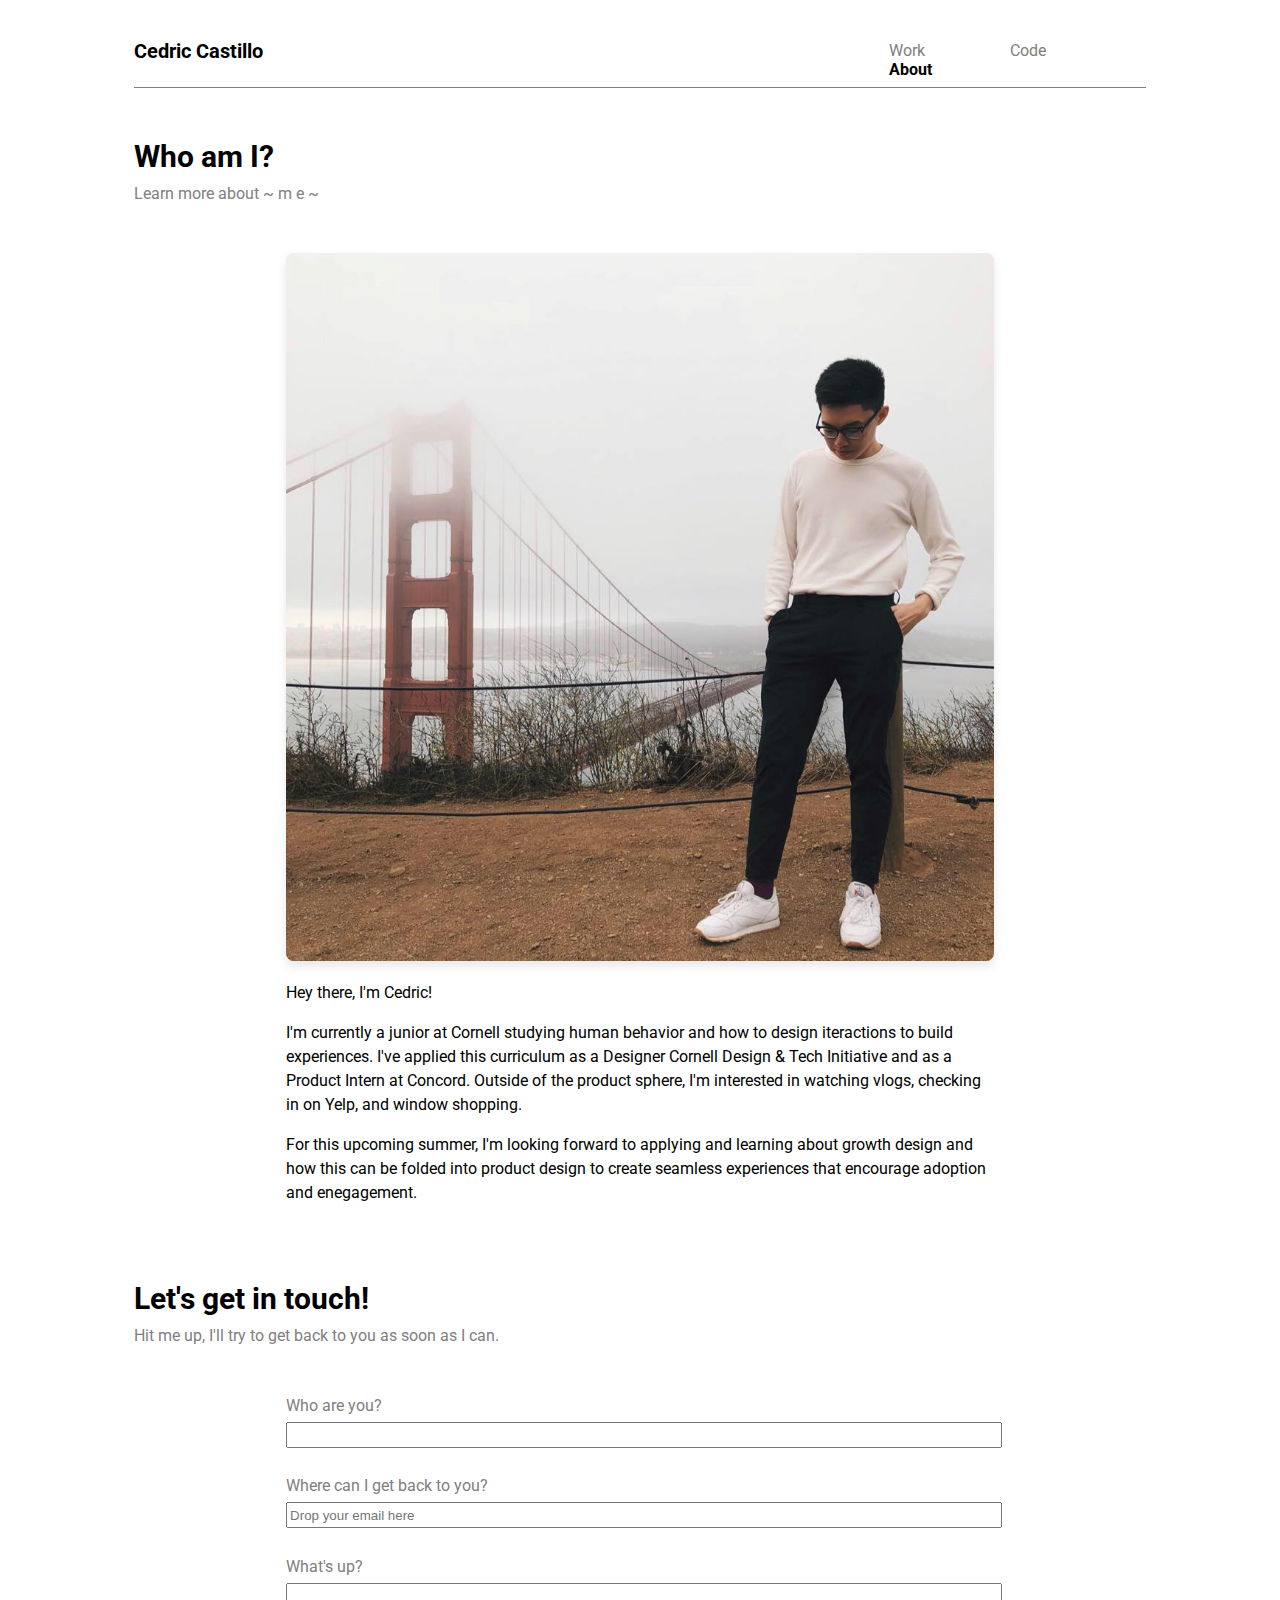
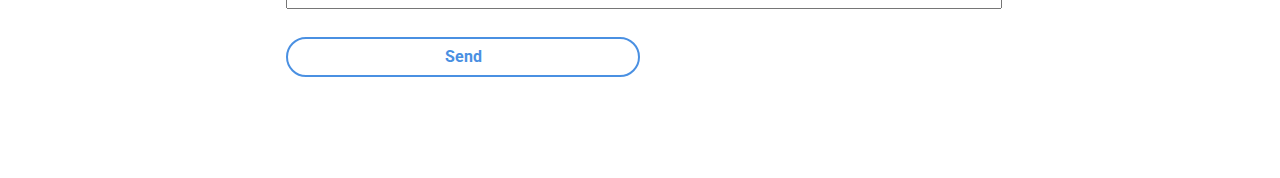
==== about.html @ 327e1366 "menu" ====
<!DOCTYPE html>
<html>

<head>
  <meta charset="UTF-8" />
  <meta name="viewport" content="width=device-width, initial-scale=1" />

  <!-- embed google font -->
  <link href="https://fonts.googleapis.com/css?family=Roboto:300,400,500,700" rel="stylesheet">

  <link rel="stylesheet" type="text/css" href="styles/all.css" media="all" />

  <title> Cedric Castillo </title>
</head>

<body>
  <header>
    <!-- create a parent flex box -->
    <div id="header_container">
      <!-- child 1 of flex -->
      <h1 id="title"> Cedric Castillo </h1>
      <!-- child 2 of flex  -->
      <div id="menu_container">
        <nav id="menu">
          <ul>
            <li> <a href="index.html" class="static"> Work </a> </li>
            <li> <a href="code.html" class="static"> Code </a> </li>
            <li> <a href="about.html" class="active"> About </a> </li>
          </ul>
        </nav>
      </div>
    </div>
  </header>

  <hr>


  <div class="page_content">

    <!-- page header -->
    <h2 class="page_title">Who am I?</h2>
    <h4 class="page_description">Learn more about ~ m e ~</h4>

    <!-- the following image is mine -->
    <img id="about_header" alt="aboutheader" src="images/aboutheader.jpg"/>

    <!-- about details  -->
    <p class="about">
      Hey there, I'm Cedric!
    </p>

    <p class="about">
      I'm currently a junior at Cornell studying human behavior and how to design iteractions to build experiences. I've applied this curriculum as a Designer Cornell Design & Tech Initiative and as a Product Intern at Concord. Outside of the product sphere, I'm interested in watching vlogs, checking in on Yelp, and window shopping.
    </p>

    <p class="aboutLast">
      For this upcoming summer, I'm looking forward to applying and learning about growth design and how this can be folded into product design to create seamless experiences that encourage adoption and enegagement.
    </p>

    <!-- contact title -->
    <h2 class="page_title">Let's get in touch!</h2>
    <h4 class="page_description">Hit me up, I'll try to get back to you as soon as I can.</h4>

    <!-- contact me -->
    <form id="contact_form">
      <!-- what's their name? -->
      <h4 class="contact_subheading"> Who are you? </h4>
      <input name="contact_name" type="text" id="contact_name" required>

      <!-- what's their email?  -->
      <h4 class="contact_subheading"> Where can I get back to you? </h4>
      <input name="contact_email" type="email" id="contact_email" placeholder="Drop your email here" required>

      <!-- what's up? -->
      <h4 class="contact_subheading"> What's up? </h4>
      <input name="contact_details" type="text" id="contact_details" required>

      <!-- submit -->
      <input name="submit" type="submit" id="contact_button" value="Send">
    </form>

  </div>
</body>
---- styles/all.css ----
/* general styling and classes*/
p, h1, h2, h3, h4, a, ul{
  font-family: 'Roboto', sans-serif;
  font-weight: 400;
}
p{
  line-height: 150%;
  font-weight: 400;
}

h1{
  margin-bottom: 5px;
}
h2{
  margin-top: 5%;
  margin-bottom: 1%;
  font-size: 30px;
  font-weight: 700;
}
h4{
  margin-top: 1%;
  margin-bottom: 5%;
  color: grey;
}
.page_content{
  margin-left: 10%;
  margin-right: 10%;
  width: 80%;
}

/* header styling */
header #header_container{
  width: 80%;
  margin-left: 10%;
  margin-right: 10%;
  margin-top: 2%;
  display: flex
}

header #title{
  flex: 2;
  font-size: 20px;
  font-weight: bold;
}

header #menu_container{
  flex: 1;
  float: left;
  margin-top: 16px;;
}

#menu {
  display: inline;
}

#menu ul {
  margin: 0;
  padding: 0;
  list-style: none;
}

#menu li {
  display: inline;
}

.active{
  color: black;
  font-weight: bold;
}

.static{
  color: grey;
}

#menu a{
  text-decoration: none;
  font-size: 16px;
  padding-left: 80px;
  padding-right: 1px;
}

#menu a:hover{
  color: #4A90E2;
}

hr{
  border: 0;
  height: 0;
  border-top: 1px solid grey;
  width: 80%;
  margin-left: 10%;
  margin-right: 10%;
}

/* index styling  */
#project_parent{
  display: flex;
  margin-bottom: 10%;
}

.project_child{
  flex: 1;
  margin-right: 1%;
  border-radius: 5px;
  box-shadow: 0px 5px 10px #E7E7E7;
}

.project_img{
  width: 100%;
  border-top-right-radius: 5px;
  border-top-left-radius: 5px;

}

p.project_title{
  font-size: 16px;
  font-weight: bold;
  color: black;
  padding-left: 8%;
  margin-top: 6%;
}

p.project_description{
  font-size: 16px;
  font-weight: normal;
  color: black;
  padding-left: 8%;
  padding-right: 8%;
  padding-bottom: 3%
}
p.project_link{
  font-size: 16px;
  font-weight: normal;
  color: #4A90E2;
  padding-left: 8%;
  padding-right: 8%;
  padding-bottom: 6%
}
.venmo_more{
  text-decoration: none;
  color: #FFA491;
}

.venmo_more:hover{
  text-decoration: none;
  color: black;
}
.events_more{
  text-decoration: none;
  color: #89AAF7;
}
.events_more:hover{
  text-decoration: none;
  color: black;
}

.edusim_more{
  text-decoration: none;
  color: #FFEC92;
}

/* code styling */
.code_project{
  margin-bottom: 10%;
  box-shadow: 0px 5px 10px #E7E7E7;
  border-radius: 7.5px;
}
.code_img{
  width: 100%;
  border-top-right-radius: 7.5px;
  border-top-left-radius: 7.5px;
  margin-bottom: 0px;
  padding-bottom: 0px;
}
.code_details{
  display: flex;
  padding-bottom: 1.5%;
  padding-top: 0.75%;
}
.code_left{
  flex: 1;
}
.code_right{
  flex: 2;
  margin-right: 4%;
}
p.code_title{
  font-size: 20px;
  font-weight: bold;
  color: black;
  padding-left: 12%;
  margin-top: 4%;
}
p.code_toolbox{
  font-size: 16px;
  font-weight: bold;
  color: grey;
  padding-left: 12%;
}
ul.code_tools{
  padding-left: 16%;
  line-height: 140%;
}
p.code_description{
  margin-top: 2%;
  line-height: 160%;
}

/* about styling */
.about{
  width: 70%;
  margin-left: 15%;
}

.aboutLast{
  width: 70%;
  margin-left: 15%;
  margin-bottom: 7.5%;
}

#contact_form{
  width: 70%;
  margin-left: 15%;
  margin-left: 15%;
  margin-bottom: 10%;
}

.contact_subheading{
  margin-bottom: 1%;
  margin-top: 4%;
}

#contact_name, #contact_email{
  width: 100%;
  height: 20px;
}

#contact_details{
  width: 100%;
  height: 20px;
  overflow-y: scroll;
}

input[type="submit"]{
  font-family: 'Roboto', sans-serif;
  font-size: 16px;
  color: #4A90E2;
  font-weight: bold;
}

#contact_button{
  margin-top: 4%;
  height: 40px;
  width: 50%;
  border-radius: 100px;
  border: 2px solid #4A90E2;
  background-color: white;
}

#contact_button:hover, #contact_button:active{
  background-color:  #4A90E2;
  transition-duration: 0.4s;
  color: white
}

#about_header{
  width: 70%;
  margin-left: 15%;
  border-radius: 7.5px;
  box-shadow: 0px 5px 10px #E7E7E7;
}

/* response styling  */
#response{
  font-size: 20px
}

span.echoed{
  font-size: 24px;
  font-weight: bold;
  color: #4A90E2;
}
span.echoedLess{
  font-size: 24px;
  font-weight: normal;
  color: #4A90E2;
}
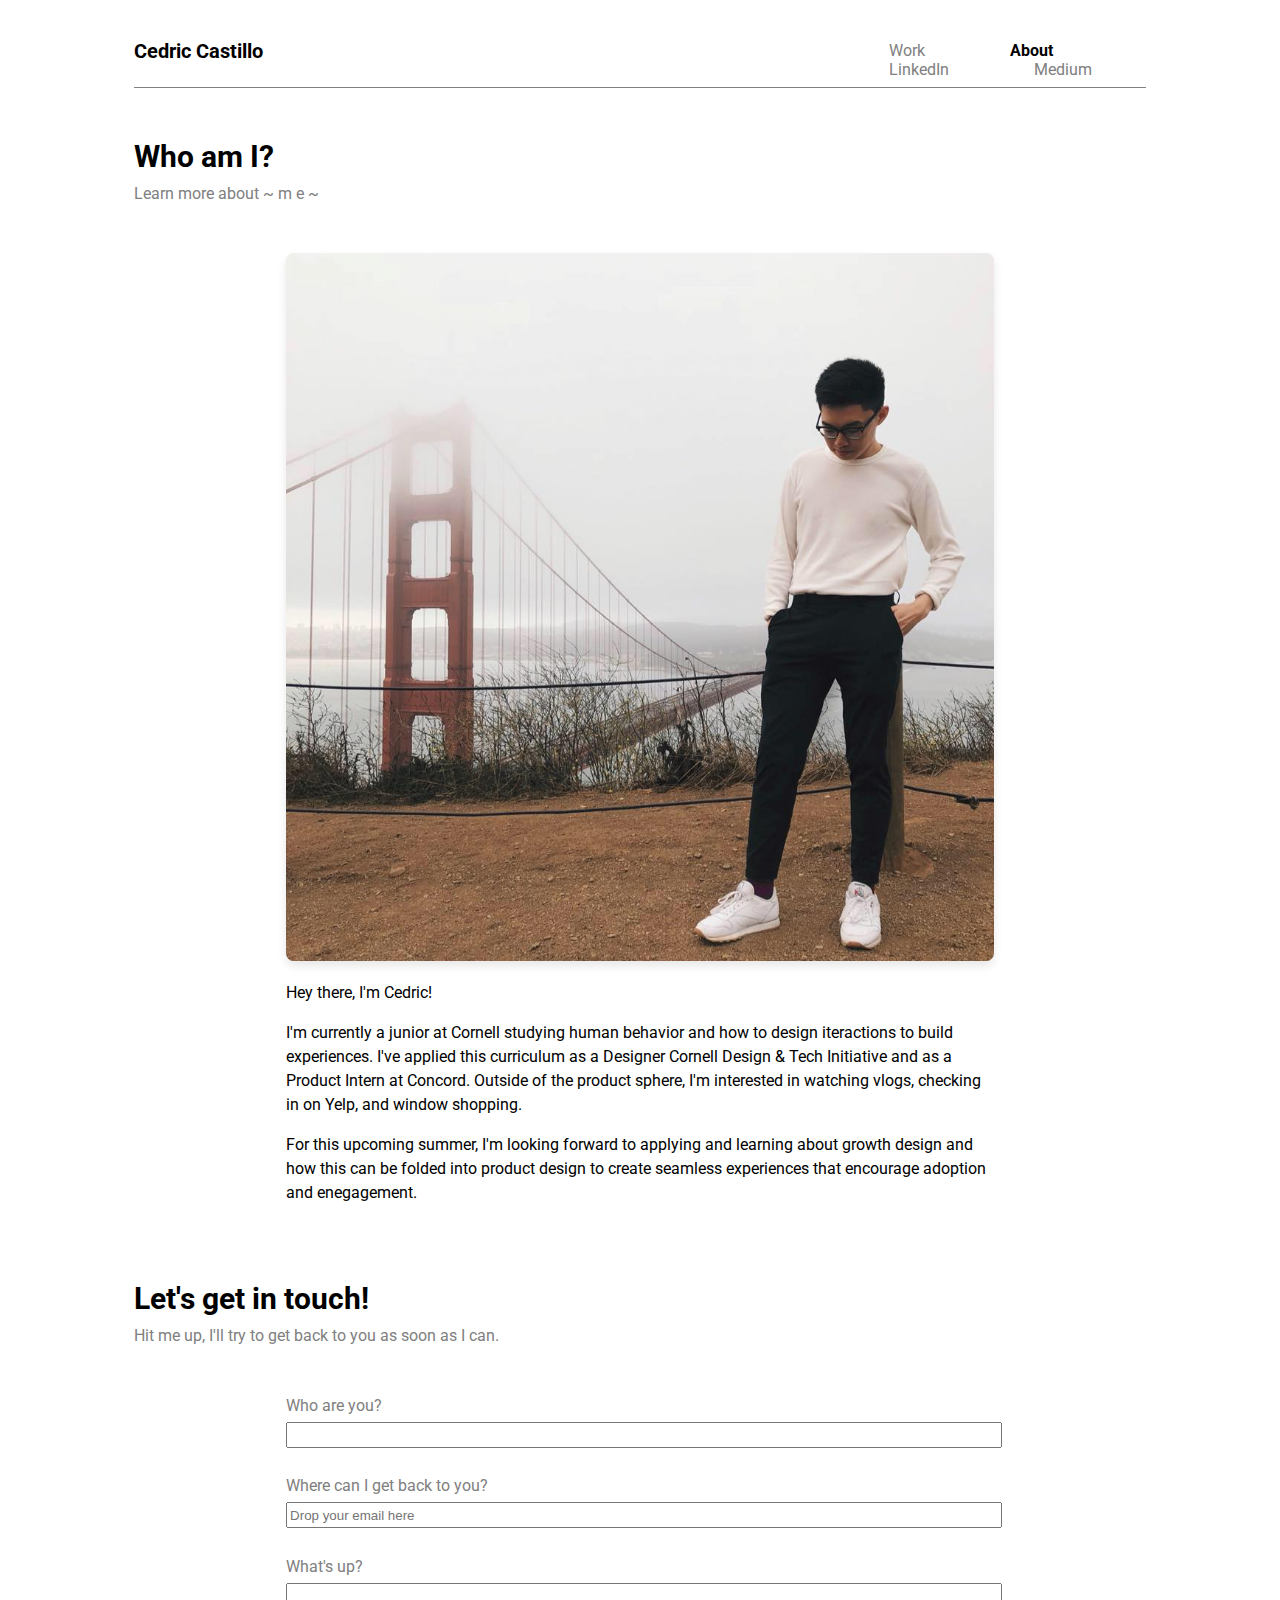
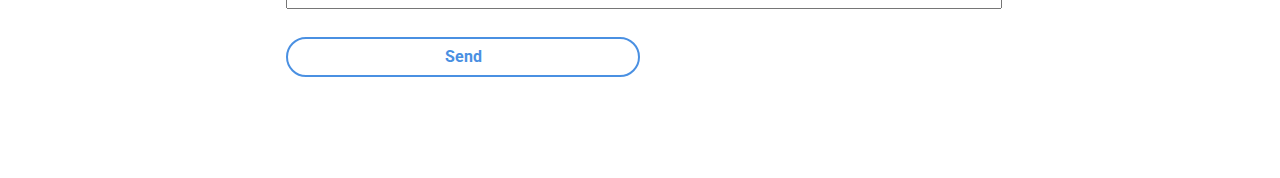
==== commit e10d91e8: "menu" ====
--- a/about.html
+++ b/about.html
@@ -24,8 +24,9 @@
         <nav id="menu">
           <ul>
             <li> <a href="index.html" class="static"> Work </a> </li>
-            <li> <a href="code.html" class="static"> Code </a> </li>
             <li> <a href="about.html" class="active"> About </a> </li>
+            <li> <a href="https://www.linkedin.com/in/cedriccastillo/" class="static"> LinkedIn </a> </li>
+            <li> <a href="https://medium.com/@cedricast28" class="static"> Medium </a> </li>
           </ul>
         </nav>
       </div>
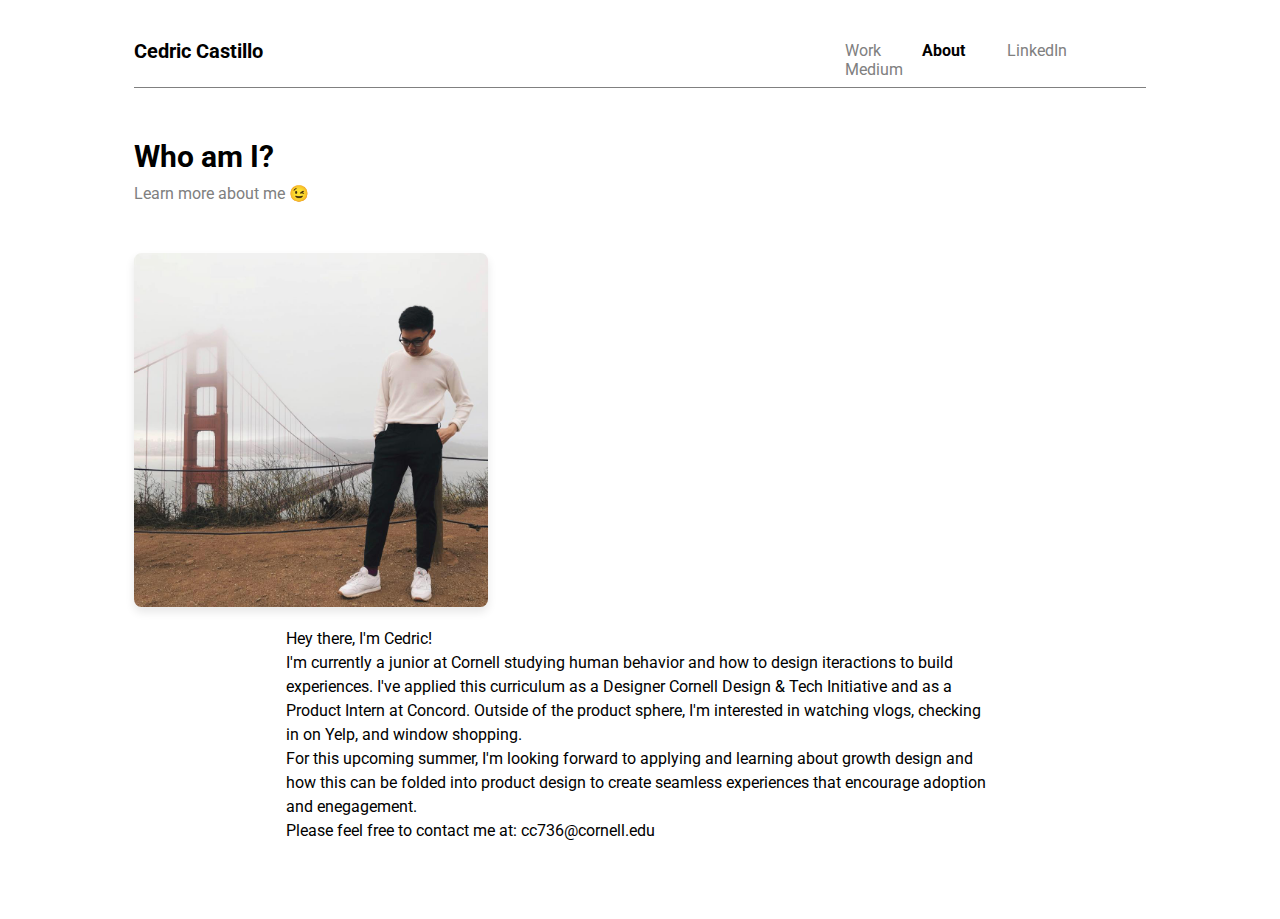
==== commit c4f40c71: "fasd" ====
--- a/about.html
+++ b/about.html
@@ -40,45 +40,28 @@
 
     <!-- page header -->
     <h2 class="page_title">Who am I?</h2>
-    <h4 class="page_description">Learn more about ~ m e ~</h4>
+    <h4 class="page_description">Learn more about me 😉 </h4>
 
     <!-- the following image is mine -->
     <img id="about_header" alt="aboutheader" src="images/aboutheader.jpg"/>
 
     <!-- about details  -->
-    <p class="about">
+    <p class="aboutLast">
       Hey there, I'm Cedric!
+
+    <br>
+
+      I'm currently a junior at Cornell studying human behavior and how to design iteractions to build experiences. I've applied this curriculum as a Designer Cornell Design & Tech Initiative and as a Product Intern at Concord. Outside of the product sphere, I'm interested in watching vlogs, checking in on Yelp, and window shopping.
+
+    <br>
+
+      For this upcoming summer, I'm looking forward to applying and learning about growth design and how this can be folded into product design to create seamless experiences that encourage adoption and enegagement.
+
+    <br>
+
+      Please feel free to contact me at: cc736@cornell.edu
+
     </p>
-
-    <p class="about">
-      I'm currently a junior at Cornell studying human behavior and how to design iteractions to build experiences. I've applied this curriculum as a Designer Cornell Design & Tech Initiative and as a Product Intern at Concord. Outside of the product sphere, I'm interested in watching vlogs, checking in on Yelp, and window shopping.
-    </p>
-
-    <p class="aboutLast">
-      For this upcoming summer, I'm looking forward to applying and learning about growth design and how this can be folded into product design to create seamless experiences that encourage adoption and enegagement.
-    </p>
-
-    <!-- contact title -->
-    <h2 class="page_title">Let's get in touch!</h2>
-    <h4 class="page_description">Hit me up, I'll try to get back to you as soon as I can.</h4>
-
-    <!-- contact me -->
-    <form id="contact_form">
-      <!-- what's their name? -->
-      <h4 class="contact_subheading"> Who are you? </h4>
-      <input name="contact_name" type="text" id="contact_name" required>
-
-      <!-- what's their email?  -->
-      <h4 class="contact_subheading"> Where can I get back to you? </h4>
-      <input name="contact_email" type="email" id="contact_email" placeholder="Drop your email here" required>
-
-      <!-- what's up? -->
-      <h4 class="contact_subheading"> What's up? </h4>
-      <input name="contact_details" type="text" id="contact_details" required>
-
-      <!-- submit -->
-      <input name="submit" type="submit" id="contact_button" value="Send">
-    </form>
 
   </div>
 </body>
--- a/styles/all.css
+++ b/styles/all.css
@@ -75,7 +75,7 @@
 #menu a{
   text-decoration: none;
   font-size: 16px;
-  padding-left: 80px;
+  padding-left: 10.8%;
   padding-right: 1px;
 }
 
@@ -136,27 +136,27 @@
   padding-right: 8%;
   padding-bottom: 6%
 }
-.venmo_more{
-  text-decoration: none;
-  color: #FFA491;
-}
-
-.venmo_more:hover{
+.spotify_more{
+  text-decoration: none;
+  color: #1CD760;
+}
+
+.spotify_more:hover{
   text-decoration: none;
   color: black;
 }
 .events_more{
   text-decoration: none;
-  color: #89AAF7;
+  color: #FD555A;
 }
 .events_more:hover{
   text-decoration: none;
   color: black;
 }
 
-.edusim_more{
-  text-decoration: none;
-  color: #FFEC92;
+.concord_more{
+  text-decoration: none;
+  color: #0259F7;
 }
 
 /* code styling */
@@ -264,8 +264,8 @@
 }
 
 #about_header{
-  width: 70%;
-  margin-left: 15%;
+  width: 35%;
+  margin-left: 0px;
   border-radius: 7.5px;
   box-shadow: 0px 5px 10px #E7E7E7;
 }
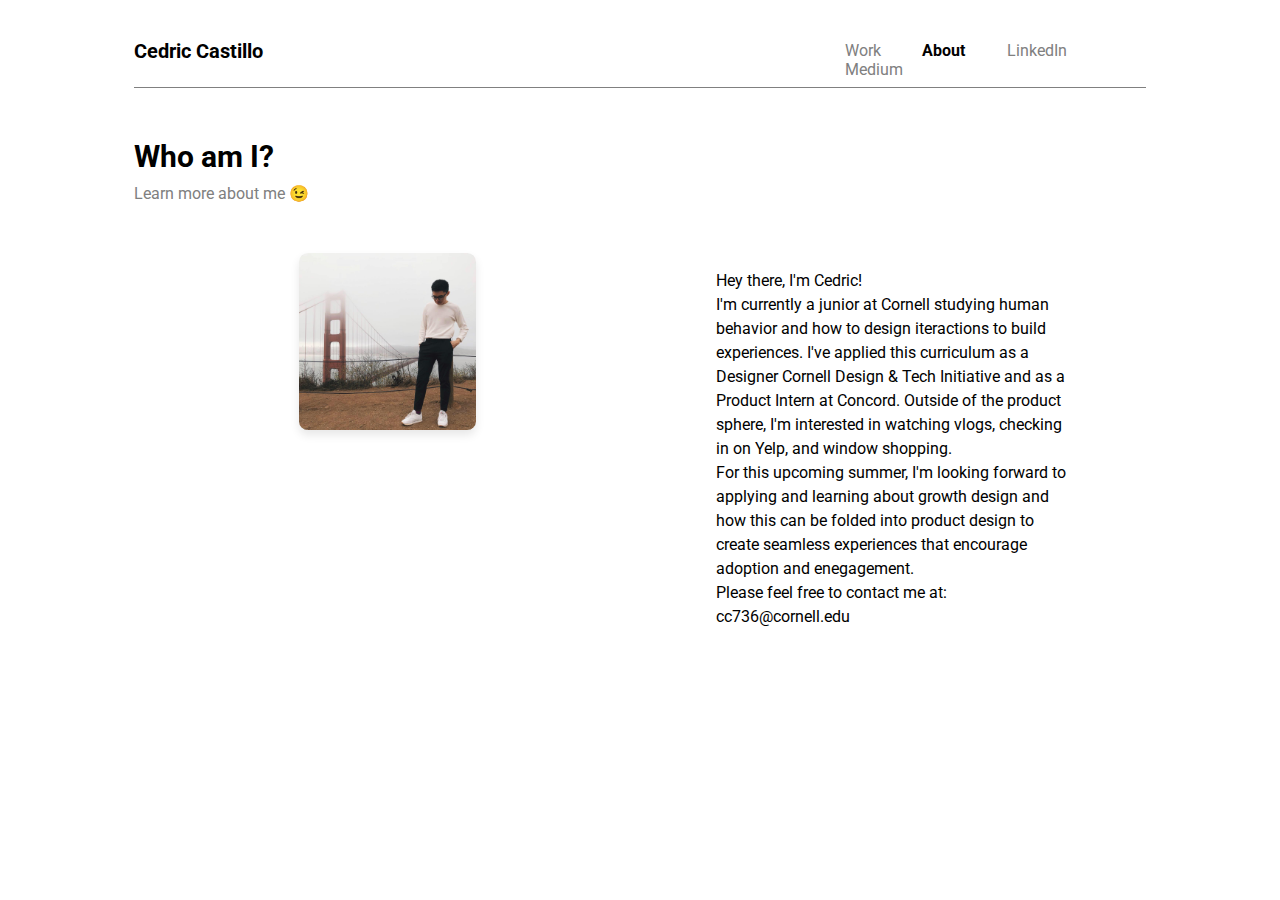
==== commit 01c7b9ad: "flex" ====
--- a/about.html
+++ b/about.html
@@ -42,26 +42,27 @@
     <h2 class="page_title">Who am I?</h2>
     <h4 class="page_description">Learn more about me 😉 </h4>
 
-    <!-- the following image is mine -->
-    <img id="about_header" alt="aboutheader" src="images/aboutheader.jpg"/>
+    <div class="about_parent">
 
-    <!-- about details  -->
-    <p class="aboutLast">
-      Hey there, I'm Cedric!
+      <div id="about_left">
+        <!-- the following image is mine -->
+        <img id="about_header" alt="aboutheader" src="images/aboutheader.jpg"/>
+      </div>
 
-    <br>
+      <div id="about_right">
+        <!-- about details  -->
+        <p class="aboutLast">
+          Hey there, I'm Cedric!
+        <br>
+          I'm currently a junior at Cornell studying human behavior and how to design iteractions to build experiences. I've applied this curriculum as a Designer Cornell Design & Tech Initiative and as a Product Intern at Concord. Outside of the product sphere, I'm interested in watching vlogs, checking in on Yelp, and window shopping.
+        <br>
+          For this upcoming summer, I'm looking forward to applying and learning about growth design and how this can be folded into product design to create seamless experiences that encourage adoption and enegagement.
+        <br>
+          Please feel free to contact me at: cc736@cornell.edu
+        </p>
+      </div>
 
-      I'm currently a junior at Cornell studying human behavior and how to design iteractions to build experiences. I've applied this curriculum as a Designer Cornell Design & Tech Initiative and as a Product Intern at Concord. Outside of the product sphere, I'm interested in watching vlogs, checking in on Yelp, and window shopping.
-
-    <br>
-
-      For this upcoming summer, I'm looking forward to applying and learning about growth design and how this can be folded into product design to create seamless experiences that encourage adoption and enegagement.
-
-    <br>
-
-      Please feel free to contact me at: cc736@cornell.edu
-
-    </p>
+    </div>
 
   </div>
 </body>
--- a/styles/all.css
+++ b/styles/all.css
@@ -265,9 +265,21 @@
 
 #about_header{
   width: 35%;
-  margin-left: 0px;
-  border-radius: 7.5px;
+  margin-left: 32.5%;
+  border-radius: 5%;
   box-shadow: 0px 5px 10px #E7E7E7;
+}
+
+.about_parent{
+  display: flex;
+}
+
+#about_left{
+  flex: 1;
+}
+
+#about_right{
+  flex: 1;
 }
 
 /* response styling  */
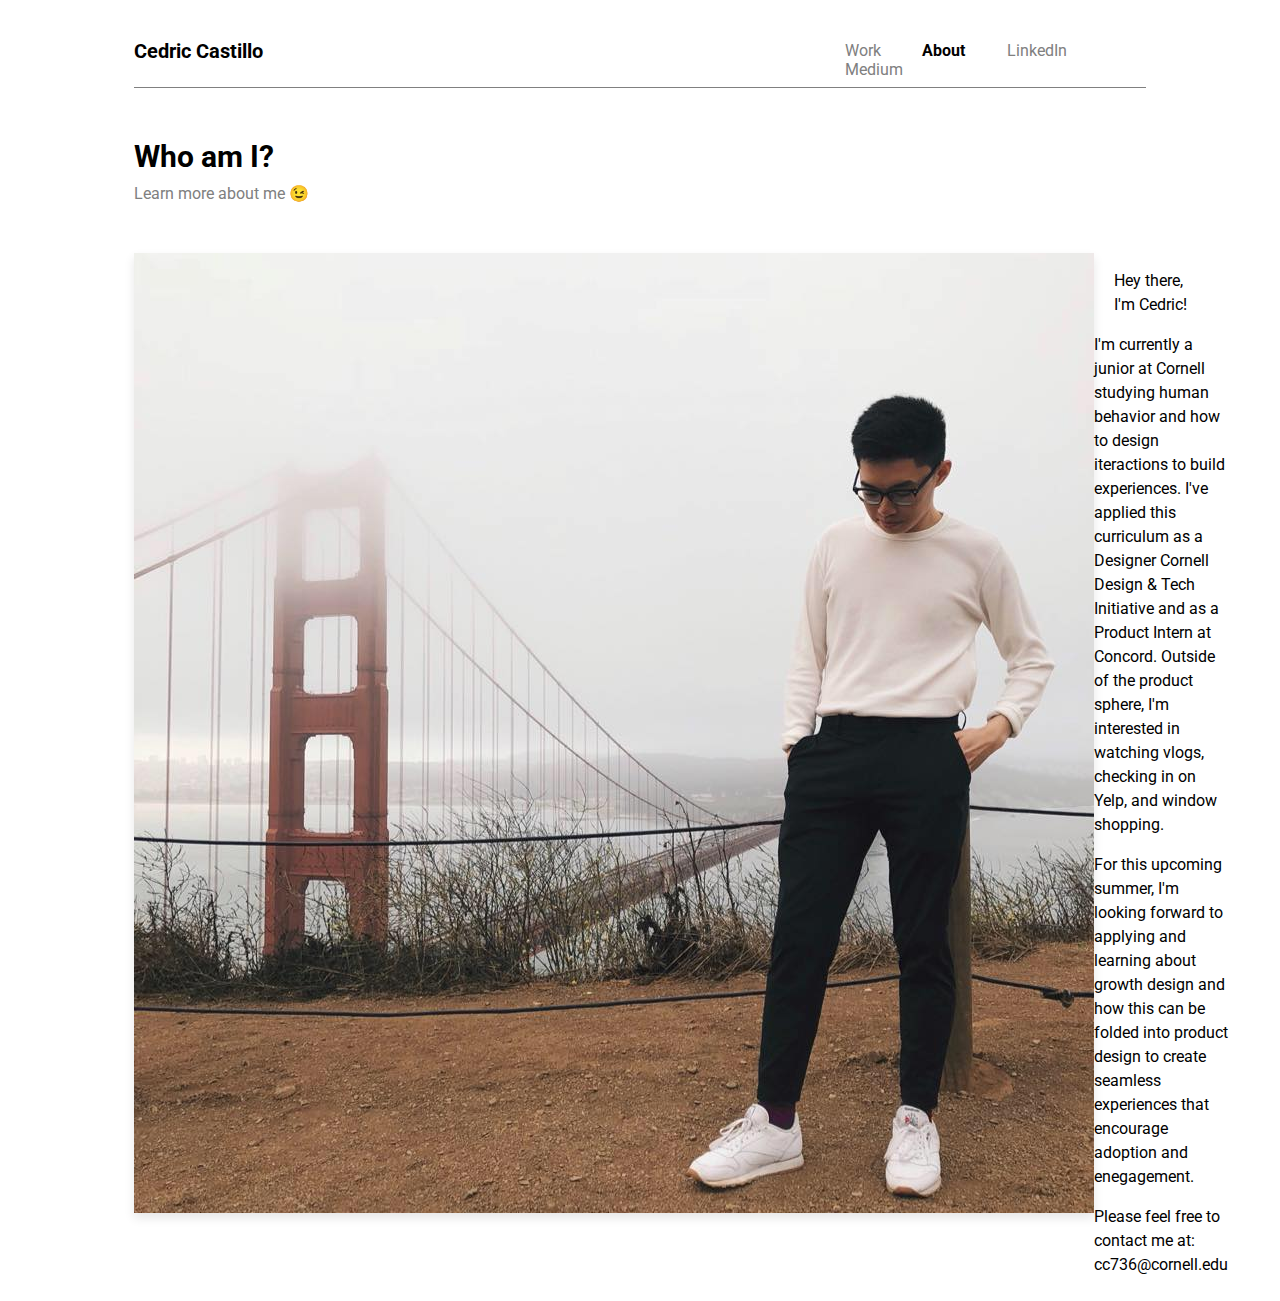
==== commit 2c319551: "p" ====
--- a/about.html
+++ b/about.html
@@ -53,11 +53,14 @@
         <!-- about details  -->
         <p class="aboutLast">
           Hey there, I'm Cedric!
-        <br>
+        </p>
+        <p>
           I'm currently a junior at Cornell studying human behavior and how to design iteractions to build experiences. I've applied this curriculum as a Designer Cornell Design & Tech Initiative and as a Product Intern at Concord. Outside of the product sphere, I'm interested in watching vlogs, checking in on Yelp, and window shopping.
-        <br>
+        </p>
+        <p>
           For this upcoming summer, I'm looking forward to applying and learning about growth design and how this can be folded into product design to create seamless experiences that encourage adoption and enegagement.
-        <br>
+        </p>
+        <p>
           Please feel free to contact me at: cc736@cornell.edu
         </p>
       </div>
--- a/styles/all.css
+++ b/styles/all.css
@@ -264,9 +264,6 @@
 }
 
 #about_header{
-  width: 35%;
-  margin-left: 32.5%;
-  border-radius: 5%;
   box-shadow: 0px 5px 10px #E7E7E7;
 }
 
@@ -279,7 +276,7 @@
 }
 
 #about_right{
-  flex: 1;
+  flex: 3;
 }
 
 /* response styling  */
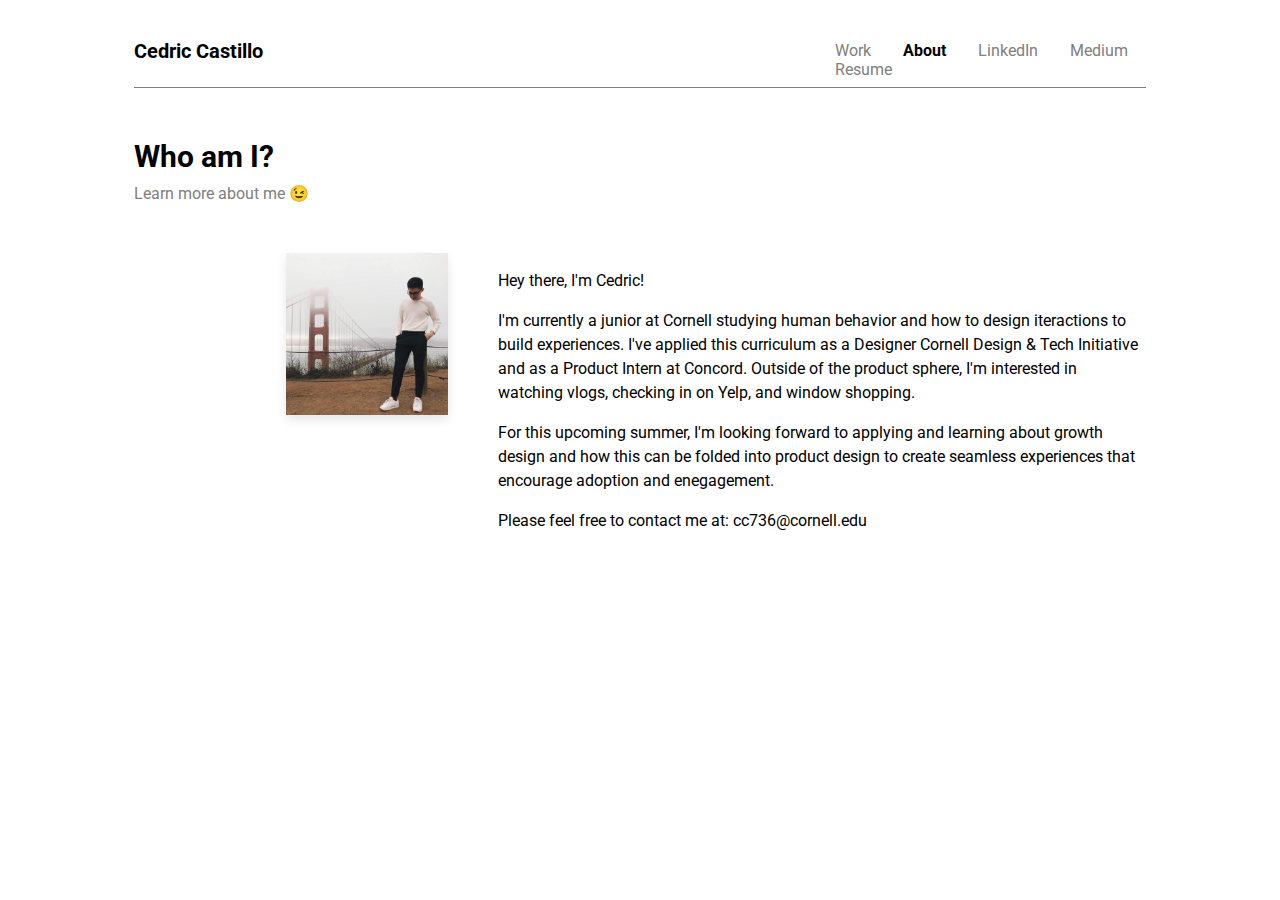
==== commit d53b2d23: "menu" ====
--- a/about.html
+++ b/about.html
@@ -27,6 +27,7 @@
             <li> <a href="about.html" class="active"> About </a> </li>
             <li> <a href="https://www.linkedin.com/in/cedriccastillo/" class="static"> LinkedIn </a> </li>
             <li> <a href="https://medium.com/@cedricast28" class="static"> Medium </a> </li>
+            <li> <a href="https://www.dropbox.com/s/dg0mj45nbxddc02/cedric_resume.pdf?dl=0" class="static"> Resume </a> </li>
           </ul>
         </nav>
       </div>
--- a/styles/all.css
+++ b/styles/all.css
@@ -75,7 +75,7 @@
 #menu a{
   text-decoration: none;
   font-size: 16px;
-  padding-left: 10.8%;
+  padding-left: 8%;
   padding-right: 1px;
 }
 
@@ -214,8 +214,6 @@
 
 .aboutLast{
   width: 70%;
-  margin-left: 15%;
-  margin-bottom: 7.5%;
 }
 
 #contact_form{
@@ -264,6 +262,7 @@
 }
 
 #about_header{
+  width: 100%;
   box-shadow: 0px 5px 10px #E7E7E7;
 }
 
@@ -272,11 +271,14 @@
 }
 
 #about_left{
+  width: 70%;
+  margin-left: 15%;
   flex: 1;
 }
 
 #about_right{
-  flex: 3;
+  flex: 4;
+  margin-left: 5%;
 }
 
 /* response styling  */
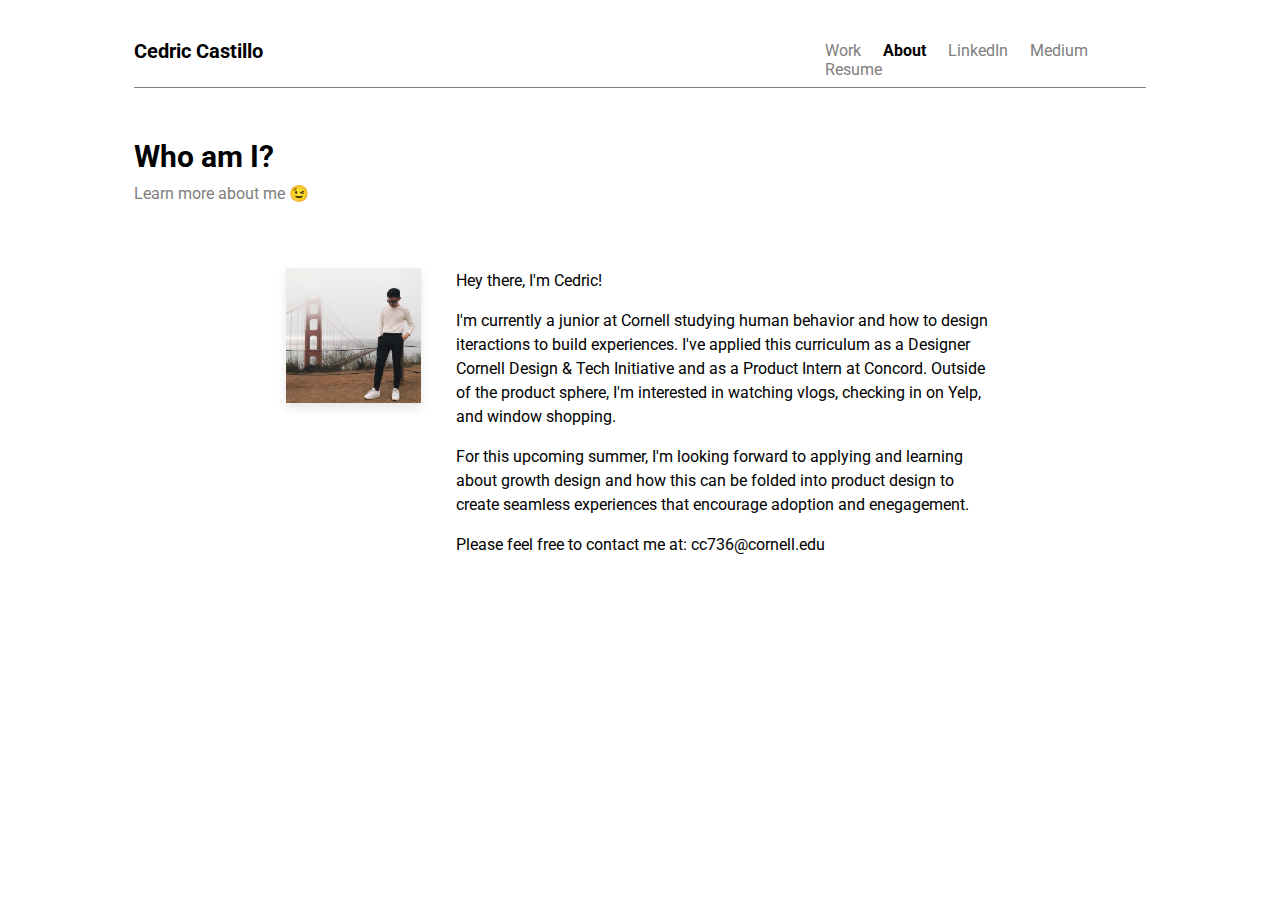
==== commit e2ca4dd7: "yike" ====
--- a/about.html
+++ b/about.html
@@ -27,7 +27,7 @@
             <li> <a href="about.html" class="active"> About </a> </li>
             <li> <a href="https://www.linkedin.com/in/cedriccastillo/" class="static"> LinkedIn </a> </li>
             <li> <a href="https://medium.com/@cedricast28" class="static"> Medium </a> </li>
-            <li> <a href="https://www.dropbox.com/s/dg0mj45nbxddc02/cedric_resume.pdf?dl=0" class="static"> Resume </a> </li>
+            <li> <a href="https://www.dropbox.com/s/9nyjz7gur0vtwha/resume.pdf?dl=0" class="static"> Resume </a> </li>
           </ul>
         </nav>
       </div>
--- a/styles/all.css
+++ b/styles/all.css
@@ -75,7 +75,7 @@
 #menu a{
   text-decoration: none;
   font-size: 16px;
-  padding-left: 8%;
+  padding-left: 5%;
   padding-right: 1px;
 }
 
@@ -207,10 +207,11 @@
 }
 
 /* about styling */
-.about{
-  width: 70%;
-  margin-left: 15%;
-}
+/* .about{
+  width: 60%;
+  margin-left: 20%;
+  margin-right: 20%;
+} */
 
 .aboutLast{
   width: 70%;
@@ -264,15 +265,16 @@
 #about_header{
   width: 100%;
   box-shadow: 0px 5px 10px #E7E7E7;
+  margin-top: 10.9%;
 }
 
 .about_parent{
   display: flex;
-}
-
-#about_left{
   width: 70%;
   margin-left: 15%;
+}
+
+#about_left{
   flex: 1;
 }
 
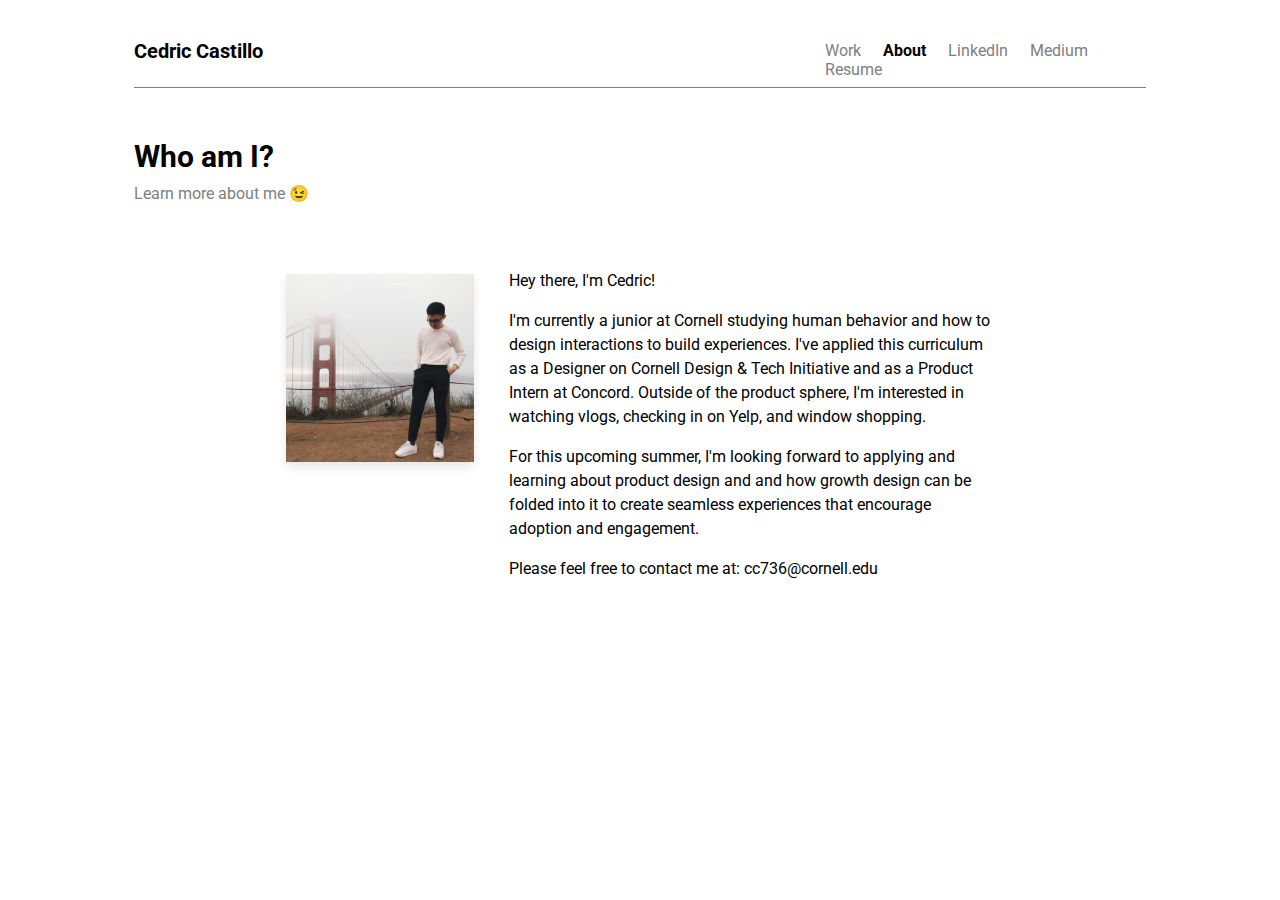
==== commit 244c7390: "typos" ====
--- a/about.html
+++ b/about.html
@@ -56,10 +56,10 @@
           Hey there, I'm Cedric!
         </p>
         <p>
-          I'm currently a junior at Cornell studying human behavior and how to design iteractions to build experiences. I've applied this curriculum as a Designer Cornell Design & Tech Initiative and as a Product Intern at Concord. Outside of the product sphere, I'm interested in watching vlogs, checking in on Yelp, and window shopping.
+          I'm currently a junior at Cornell studying human behavior and how to design interactions to build experiences. I've applied this curriculum as a Designer on Cornell Design & Tech Initiative and as a Product Intern at Concord. Outside of the product sphere, I'm interested in watching vlogs, checking in on Yelp, and window shopping.
         </p>
         <p>
-          For this upcoming summer, I'm looking forward to applying and learning about growth design and how this can be folded into product design to create seamless experiences that encourage adoption and enegagement.
+          For this upcoming summer, I'm looking forward to applying and learning about product design and and how growth design can be folded into it to create seamless experiences that encourage adoption and engagement.
         </p>
         <p>
           Please feel free to contact me at: cc736@cornell.edu
--- a/styles/all.css
+++ b/styles/all.css
@@ -275,7 +275,7 @@
 }
 
 #about_left{
-  flex: 1;
+  flex: 1.55;
 }
 
 #about_right{
